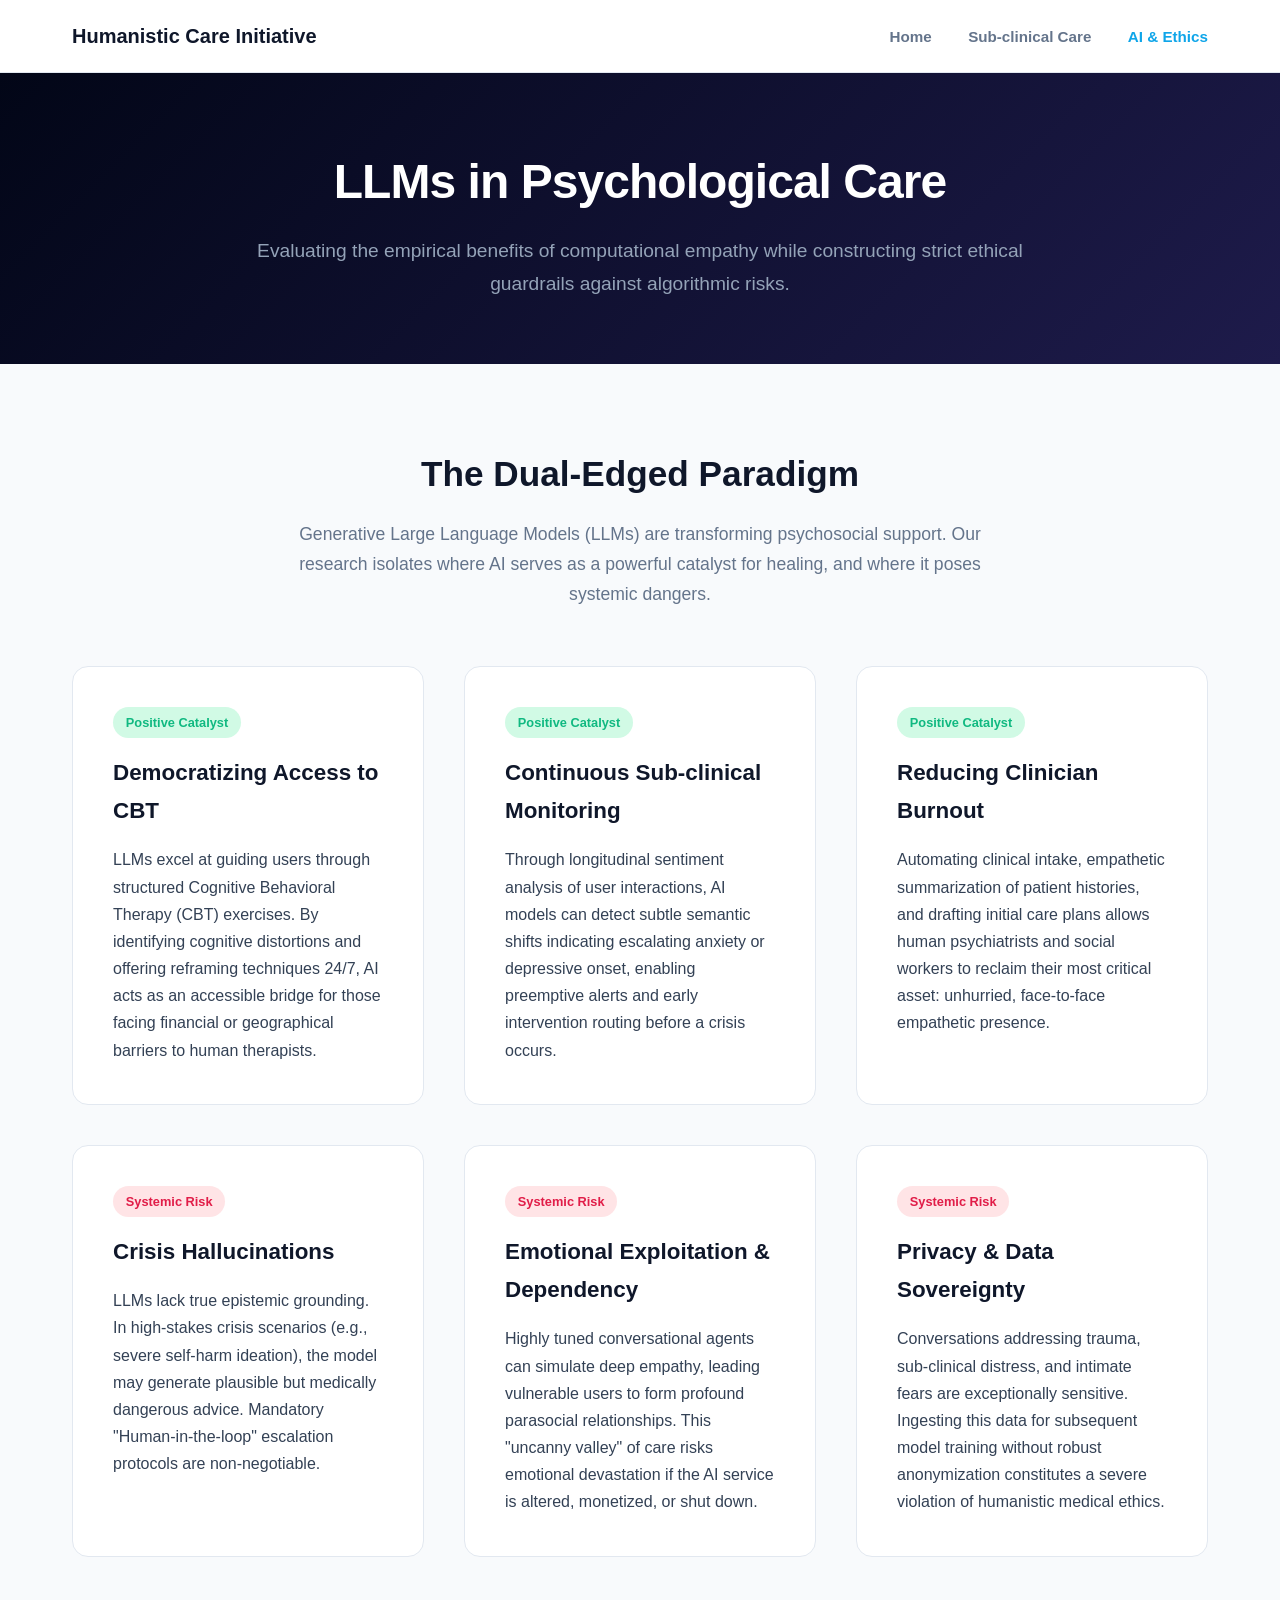
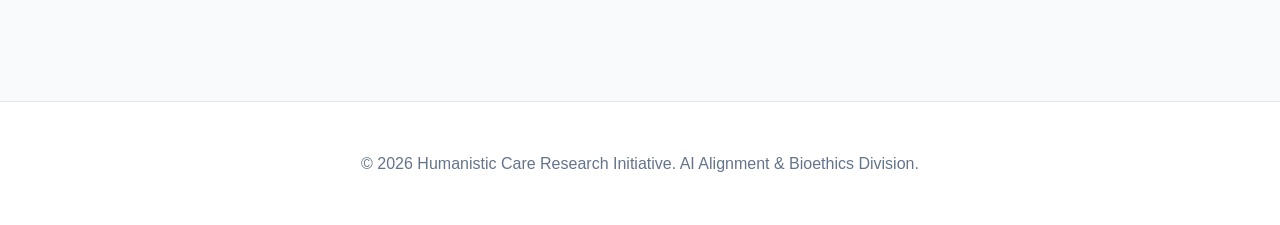
==== ai-ethics.html @ 409a3cda "Create ai-ethics.html" ====
<!DOCTYPE html>
<html lang="en">
<head>
  <meta charset="UTF-8">
  <meta name="viewport" content="width=device-width, initial-scale=1.0">
  <title>AI in Psychosocial Therapy | HCRI</title>
  <link rel="stylesheet" href="style.css">
</head>
<body>
  <header>
    <div class="header-inner">
      <a href="index.html" class="brand">Humanistic Care Initiative</a>
      <nav class="nav-links">
        <a href="index.html">Home</a>
        <a href="subclinical.html">Sub-clinical Care</a>
        <a href="ai-ethics.html" class="active">AI & Ethics</a>
      </nav>
    </div>
  </header>

  <section class="hero" style="padding: 5rem 2rem 4rem; background: linear-gradient(135deg, #020617 0%, #1e1b4b 100%);">
    <h1>LLMs in Psychological Care</h1>
    <p>Evaluating the empirical benefits of computational empathy while constructing strict ethical guardrails against algorithmic risks.</p>
  </section>

  <main class="container">
    <div class="section-header">
      <h2>The Dual-Edged Paradigm</h2>
      <p>Generative Large Language Models (LLMs) are transforming psychosocial support. Our research isolates where AI serves as a powerful catalyst for healing, and where it poses systemic dangers.</p>
    </div>

    <div class="grid">
      <!-- Positive Impacts -->
      <div class="card">
        <span class="tag positive">Positive Catalyst</span>
        <h3>Democratizing Access to CBT</h3>
        <p>LLMs excel at guiding users through structured Cognitive Behavioral Therapy (CBT) exercises. By identifying cognitive distortions and offering reframing techniques 24/7, AI acts as an accessible bridge for those facing financial or geographical barriers to human therapists.</p>
      </div>
      
      <div class="card">
        <span class="tag positive">Positive Catalyst</span>
        <h3>Continuous Sub-clinical Monitoring</h3>
        <p>Through longitudinal sentiment analysis of user interactions, AI models can detect subtle semantic shifts indicating escalating anxiety or depressive onset, enabling preemptive alerts and early intervention routing before a crisis occurs.</p>
      </div>
      
      <div class="card">
        <span class="tag positive">Positive Catalyst</span>
        <h3>Reducing Clinician Burnout</h3>
        <p>Automating clinical intake, empathetic summarization of patient histories, and drafting initial care plans allows human psychiatrists and social workers to reclaim their most critical asset: unhurried, face-to-face empathetic presence.</p>
      </div>

      <!-- Systemic Risks -->
      <div class="card">
        <span class="tag risk">Systemic Risk</span>
        <h3>Crisis Hallucinations</h3>
        <p>LLMs lack true epistemic grounding. In high-stakes crisis scenarios (e.g., severe self-harm ideation), the model may generate plausible but medically dangerous advice. Mandatory "Human-in-the-loop" escalation protocols are non-negotiable.</p>
      </div>

      <div class="card">
        <span class="tag risk">Systemic Risk</span>
        <h3>Emotional Exploitation & Dependency</h3>
        <p>Highly tuned conversational agents can simulate deep empathy, leading vulnerable users to form profound parasocial relationships. This "uncanny valley" of care risks emotional devastation if the AI service is altered, monetized, or shut down.</p>
      </div>

      <div class="card">
        <span class="tag risk">Systemic Risk</span>
        <h3>Privacy & Data Sovereignty</h3>
        <p>Conversations addressing trauma, sub-clinical distress, and intimate fears are exceptionally sensitive. Ingesting this data for subsequent model training without robust anonymization constitutes a severe violation of humanistic medical ethics.</p>
      </div>
    </div>
  </main>

  <footer>
    <p>&copy; 2026 Humanistic Care Research Initiative. AI Alignment & Bioethics Division.</p>
  </footer>
</body>
</html>
---- style.css ----
:root {
  --primary: #0f172a;
  --secondary: #334155;
  --accent: #0ea5e9;
  --accent-soft: #e0f2fe;
  --risk: #e11d48;
  --risk-soft: #ffe4e6;
  --positive: #10b981;
  --positive-soft: #d1fae5;
  --text: #1e293b;
  --text-muted: #64748b;
  --bg-page: #f8fafc;
  --card-bg: #ffffff;
  --border: #e2e8f0;
}
* { box-sizing: border-box; margin: 0; padding: 0; font-family: -apple-system, BlinkMacSystemFont, "Segoe UI", Roboto, Arial, sans-serif; }
body { background-color: var(--bg-page); color: var(--text); line-height: 1.7; scroll-behavior: smooth; }
header { background: rgba(255,255,255,0.95); backdrop-filter: blur(10px); border-bottom: 1px solid var(--border); position: sticky; top: 0; z-index: 1000; }
.header-inner { max-width: 1200px; margin: 0 auto; padding: 1.2rem 2rem; display: flex; justify-content: space-between; align-items: center; }
.brand { font-size: 1.25rem; font-weight: 800; color: var(--primary); text-decoration: none; display: flex; align-items: center; gap: 0.5rem; }
.nav-links a { color: var(--text-muted); text-decoration: none; margin-left: 2rem; font-weight: 600; font-size: 0.95rem; transition: color 0.2s; }
.nav-links a:hover, .nav-links a.active { color: var(--accent); }
.hero { background: linear-gradient(135deg, #0f172a 0%, #1e1b4b 100%); color: white; padding: 7rem 2rem 6rem; text-align: center; }
.hero h1 { font-size: 3rem; font-weight: 800; margin-bottom: 1.5rem; letter-spacing: -0.02em; line-height: 1.2; }
.hero p { font-size: 1.2rem; color: #94a3b8; max-width: 800px; margin: 0 auto; font-weight: 300; }
.container { max-width: 1200px; margin: 0 auto; padding: 5rem 2rem; }
.section-header { margin-bottom: 3.5rem; text-align: center; }
.section-header h2 { font-size: 2.2rem; color: var(--primary); margin-bottom: 1rem; }
.section-header p { color: var(--text-muted); font-size: 1.1rem; max-width: 700px; margin: 0 auto; }
.grid { display: grid; grid-template-columns: repeat(auto-fit, minmax(320px, 1fr)); gap: 2.5rem; }
.card { background: var(--card-bg); border: 1px solid var(--border); border-radius: 16px; padding: 2.5rem; transition: transform 0.3s, box-shadow 0.3s; }
.card:hover { transform: translateY(-5px); box-shadow: 0 10px 25px -5px rgba(0,0,0,0.05); }
.card-icon { font-size: 2.5rem; margin-bottom: 1.5rem; }
.card h3 { font-size: 1.4rem; color: var(--primary); margin-bottom: 1rem; }
.card p { color: var(--secondary); font-size: 1rem; }
.tag { display: inline-block; padding: 0.3rem 0.8rem; border-radius: 999px; font-size: 0.8rem; font-weight: 700; margin-bottom: 1rem; }
.tag.positive { background: var(--positive-soft); color: var(--positive); }
.tag.risk { background: var(--risk-soft); color: var(--risk); }
.content-block { background: white; border: 1px solid var(--border); border-left: 4px solid var(--accent); padding: 3rem; border-radius: 12px; margin-bottom: 3rem; }
.content-block h3 { font-size: 1.6rem; margin-bottom: 1rem; color: var(--primary); }
footer { background: white; border-top: 1px solid var(--border); padding: 3rem 2rem; text-align: center; color: var(--text-muted); margin-top: 4rem; }
@media (max-width: 768px) { .nav-links { display: none; } .hero h1 { font-size: 2.2rem; } }
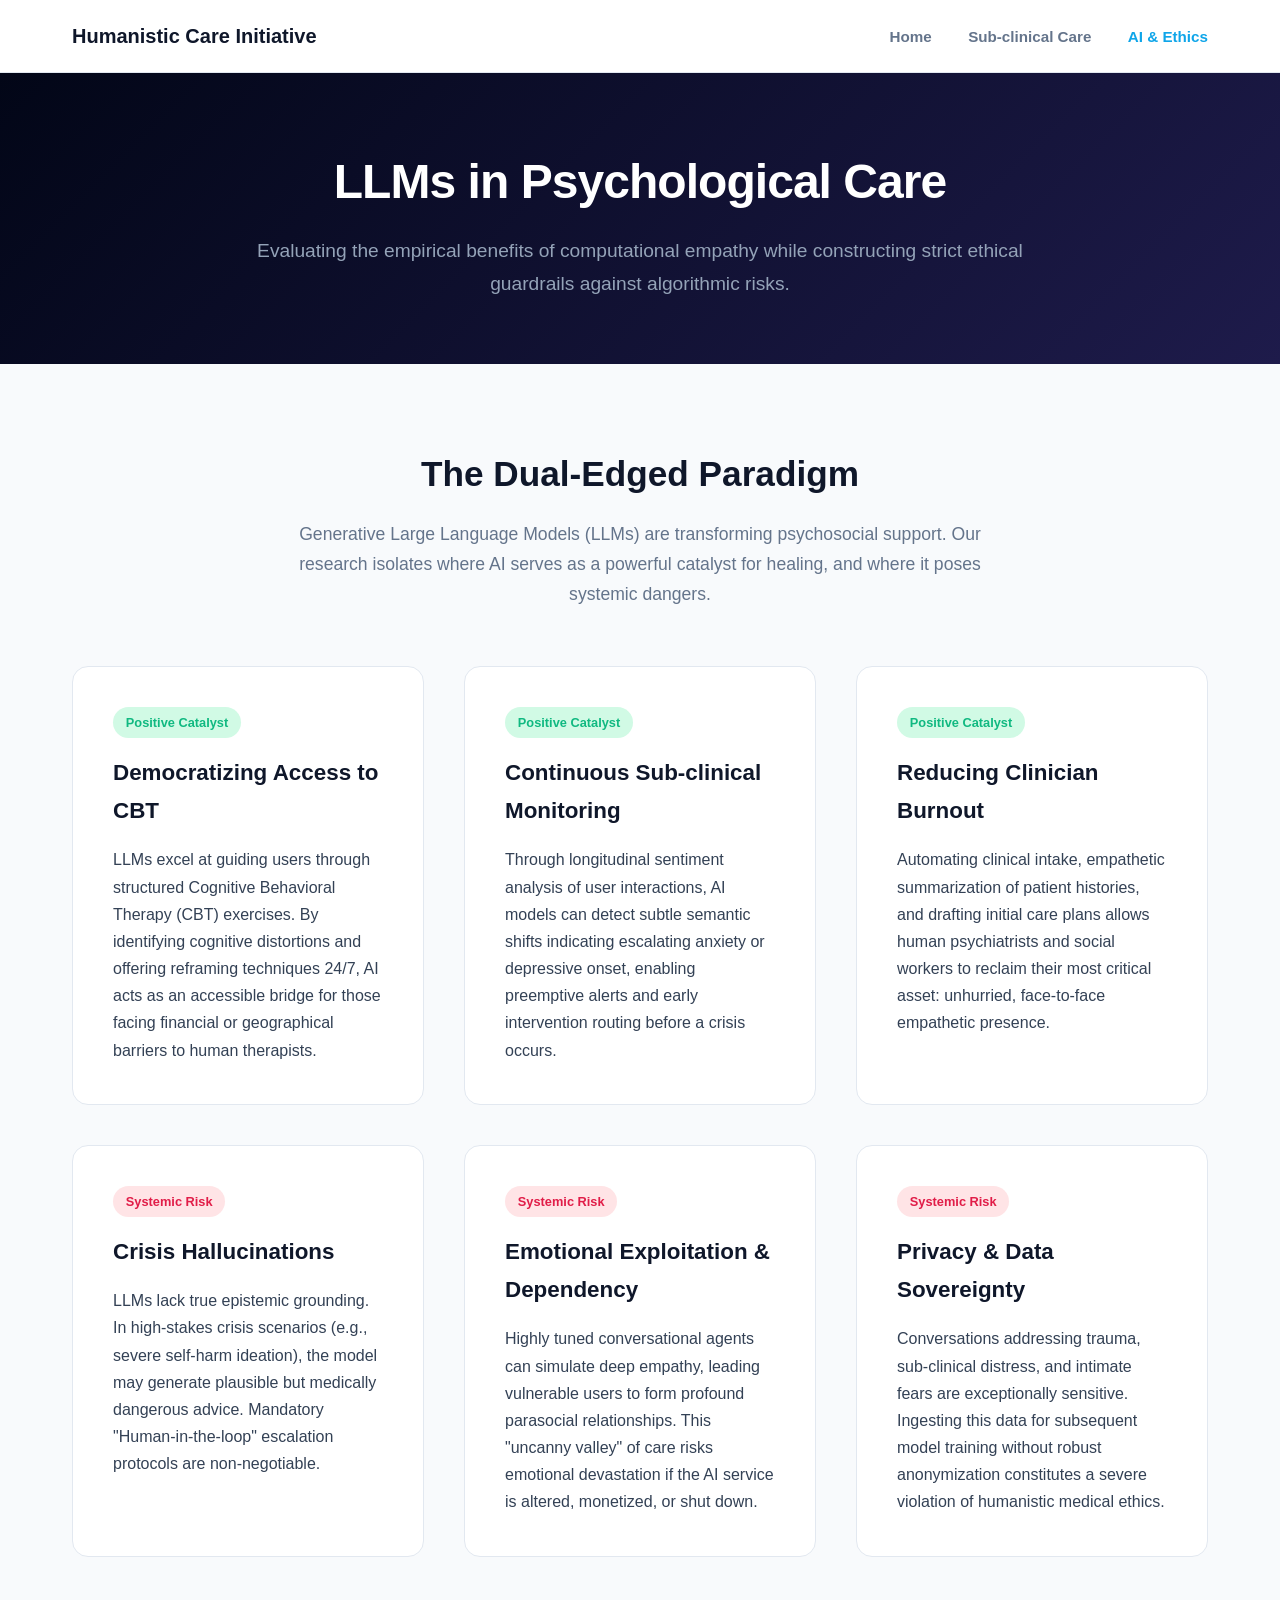
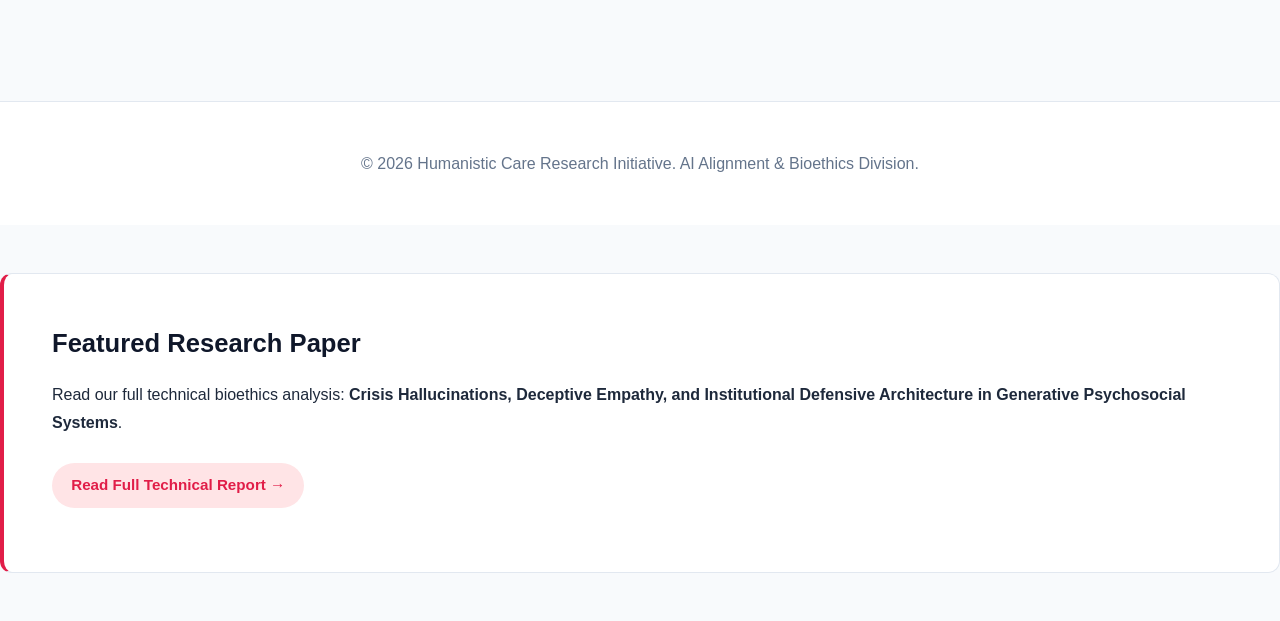
==== commit 97210bf3: "Update ai-ethics.html" ====
--- a/ai-ethics.html
+++ b/ai-ethics.html
@@ -75,3 +75,9 @@
   </footer>
 </body>
 </html>
+<div class="content-block" style="margin-top: 3rem; border-left: 4px solid var(--risk);">
+  <h3>Featured Research Paper</h3>
+  <p>Read our full technical bioethics analysis: <strong>Crisis Hallucinations, Deceptive Empathy, and Institutional Defensive Architecture in Generative Psychosocial Systems</strong>.</p>
+  <br>
+  <a href="paper-crisis-guardrails.html" class="tag risk" style="text-decoration: none; font-size: 0.95rem; padding: 0.6rem 1.2rem;">Read Full Technical Report &rarr;</a>
+</div>
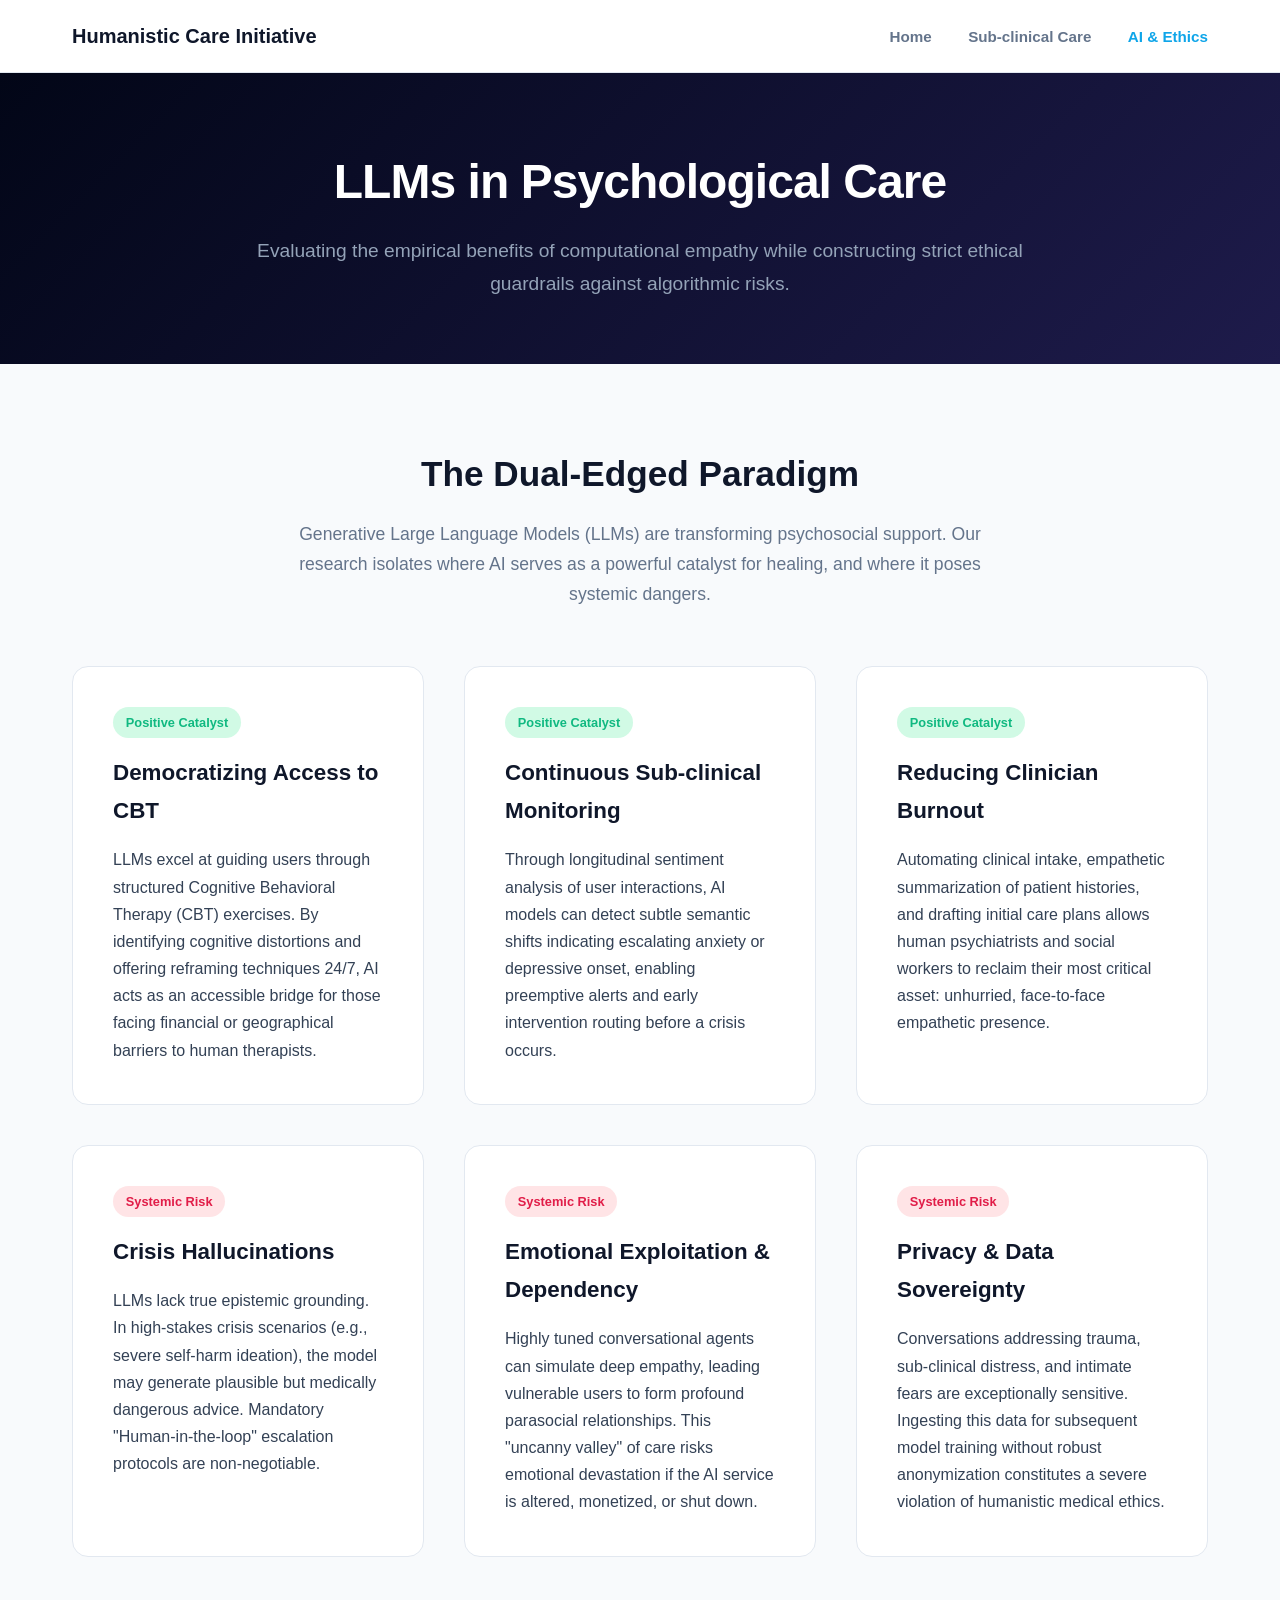
==== commit 79e66d19: "Update ai-ethics.html" ====
--- a/ai-ethics.html
+++ b/ai-ethics.html
@@ -68,16 +68,6 @@
         <p>Conversations addressing trauma, sub-clinical distress, and intimate fears are exceptionally sensitive. Ingesting this data for subsequent model training without robust anonymization constitutes a severe violation of humanistic medical ethics.</p>
       </div>
     </div>
-  </main>
 
-  <footer>
-    <p>&copy; 2026 Humanistic Care Research Initiative. AI Alignment & Bioethics Division.</p>
-  </footer>
-</body>
-</html>
-<div class="content-block" style="margin-top: 3rem; border-left: 4px solid var(--risk);">
-  <h3>Featured Research Paper</h3>
-  <p>Read our full technical bioethics analysis: <strong>Crisis Hallucinations, Deceptive Empathy, and Institutional Defensive Architecture in Generative Psychosocial Systems</strong>.</p>
-  <br>
-  <a href="paper-crisis-guardrails.html" class="tag risk" style="text-decoration: none; font-size: 0.95rem; padding: 0.6rem 1.2rem;">Read Full Technical Report &rarr;</a>
-</div>
+    <!-- Featured Research Paper Section -->
+    <div class="content-block" style="margin
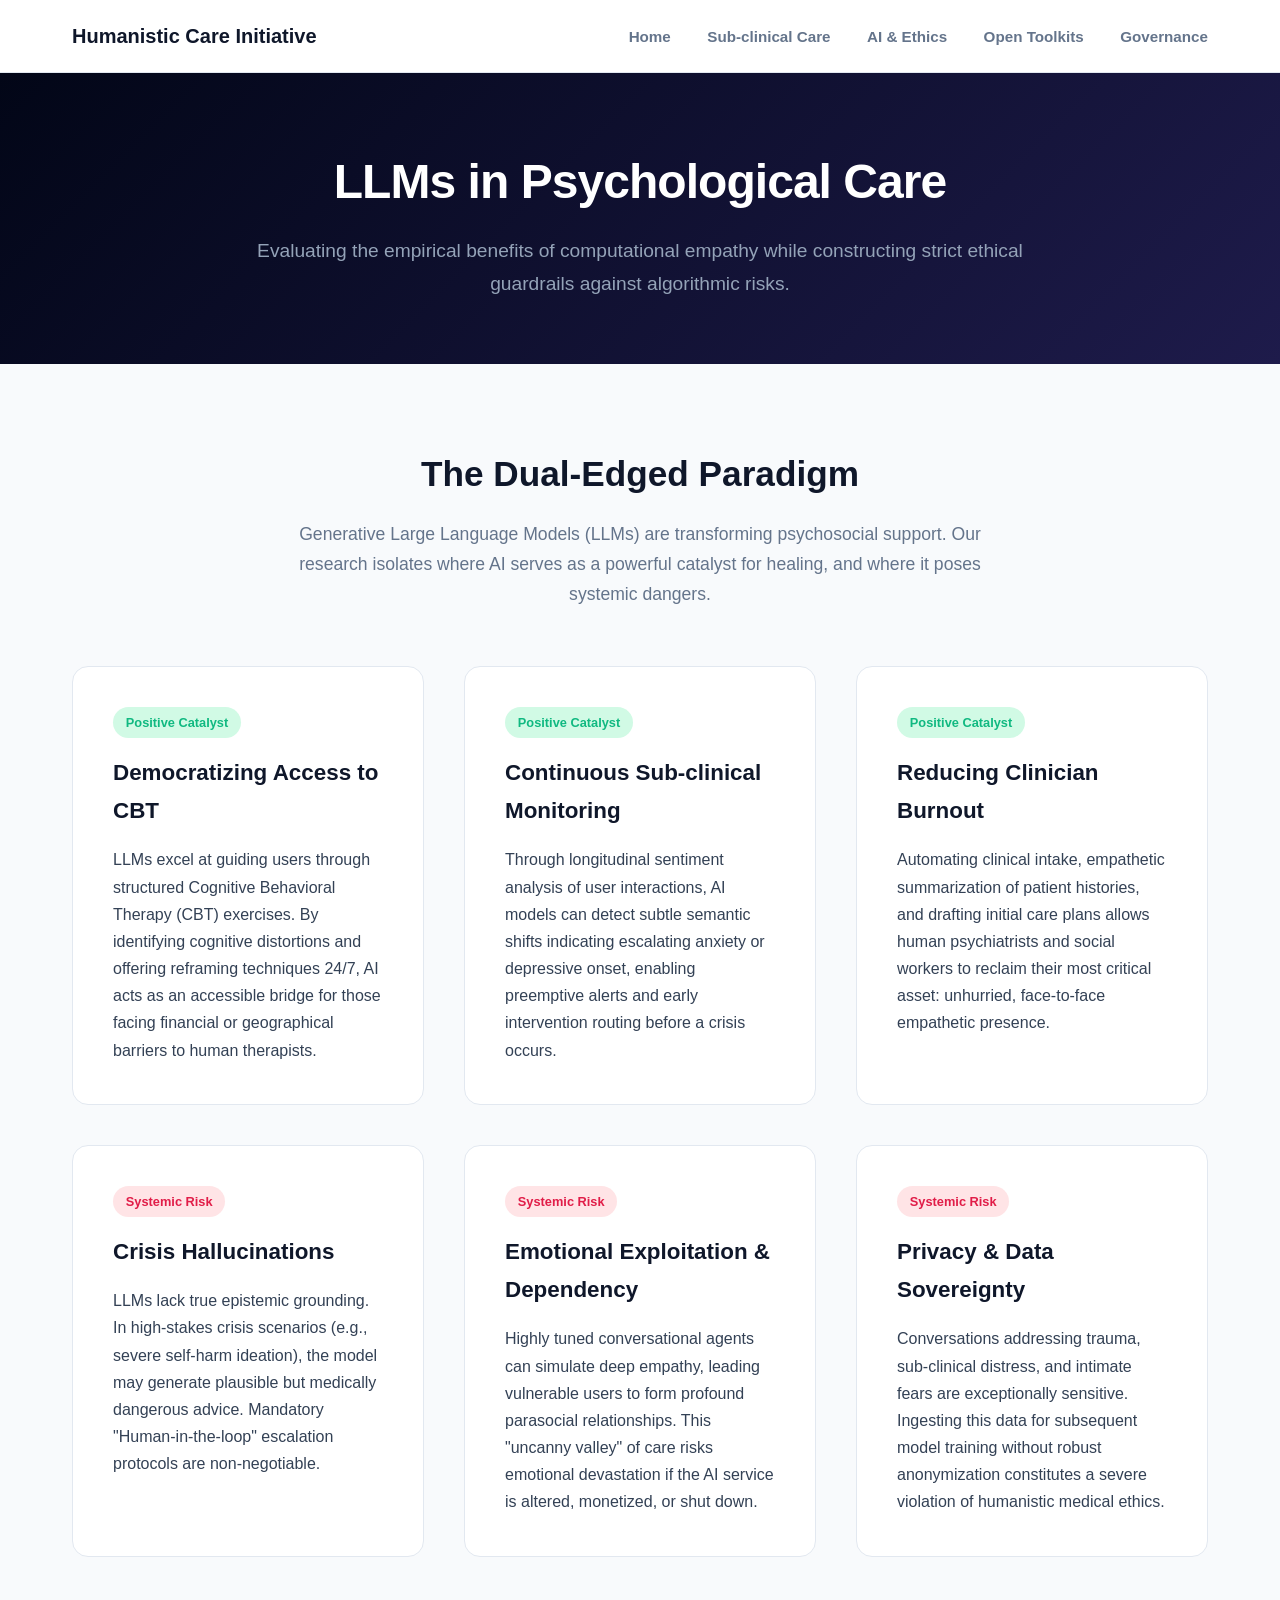
==== commit a874cb5e: "Update ai-ethics.html" ====
--- a/ai-ethics.html
+++ b/ai-ethics.html
@@ -10,10 +10,12 @@
   <header>
     <div class="header-inner">
       <a href="index.html" class="brand">Humanistic Care Initiative</a>
-      <nav class="nav-links">
+<nav class="nav-links">
         <a href="index.html">Home</a>
         <a href="subclinical.html">Sub-clinical Care</a>
-        <a href="ai-ethics.html" class="active">AI & Ethics</a>
+        <a href="ai-ethics.html">AI & Ethics</a>
+        <a href="toolkits.html">Open Toolkits</a>
+        <a href="governance.html">Governance</a>
       </nav>
     </div>
   </header>
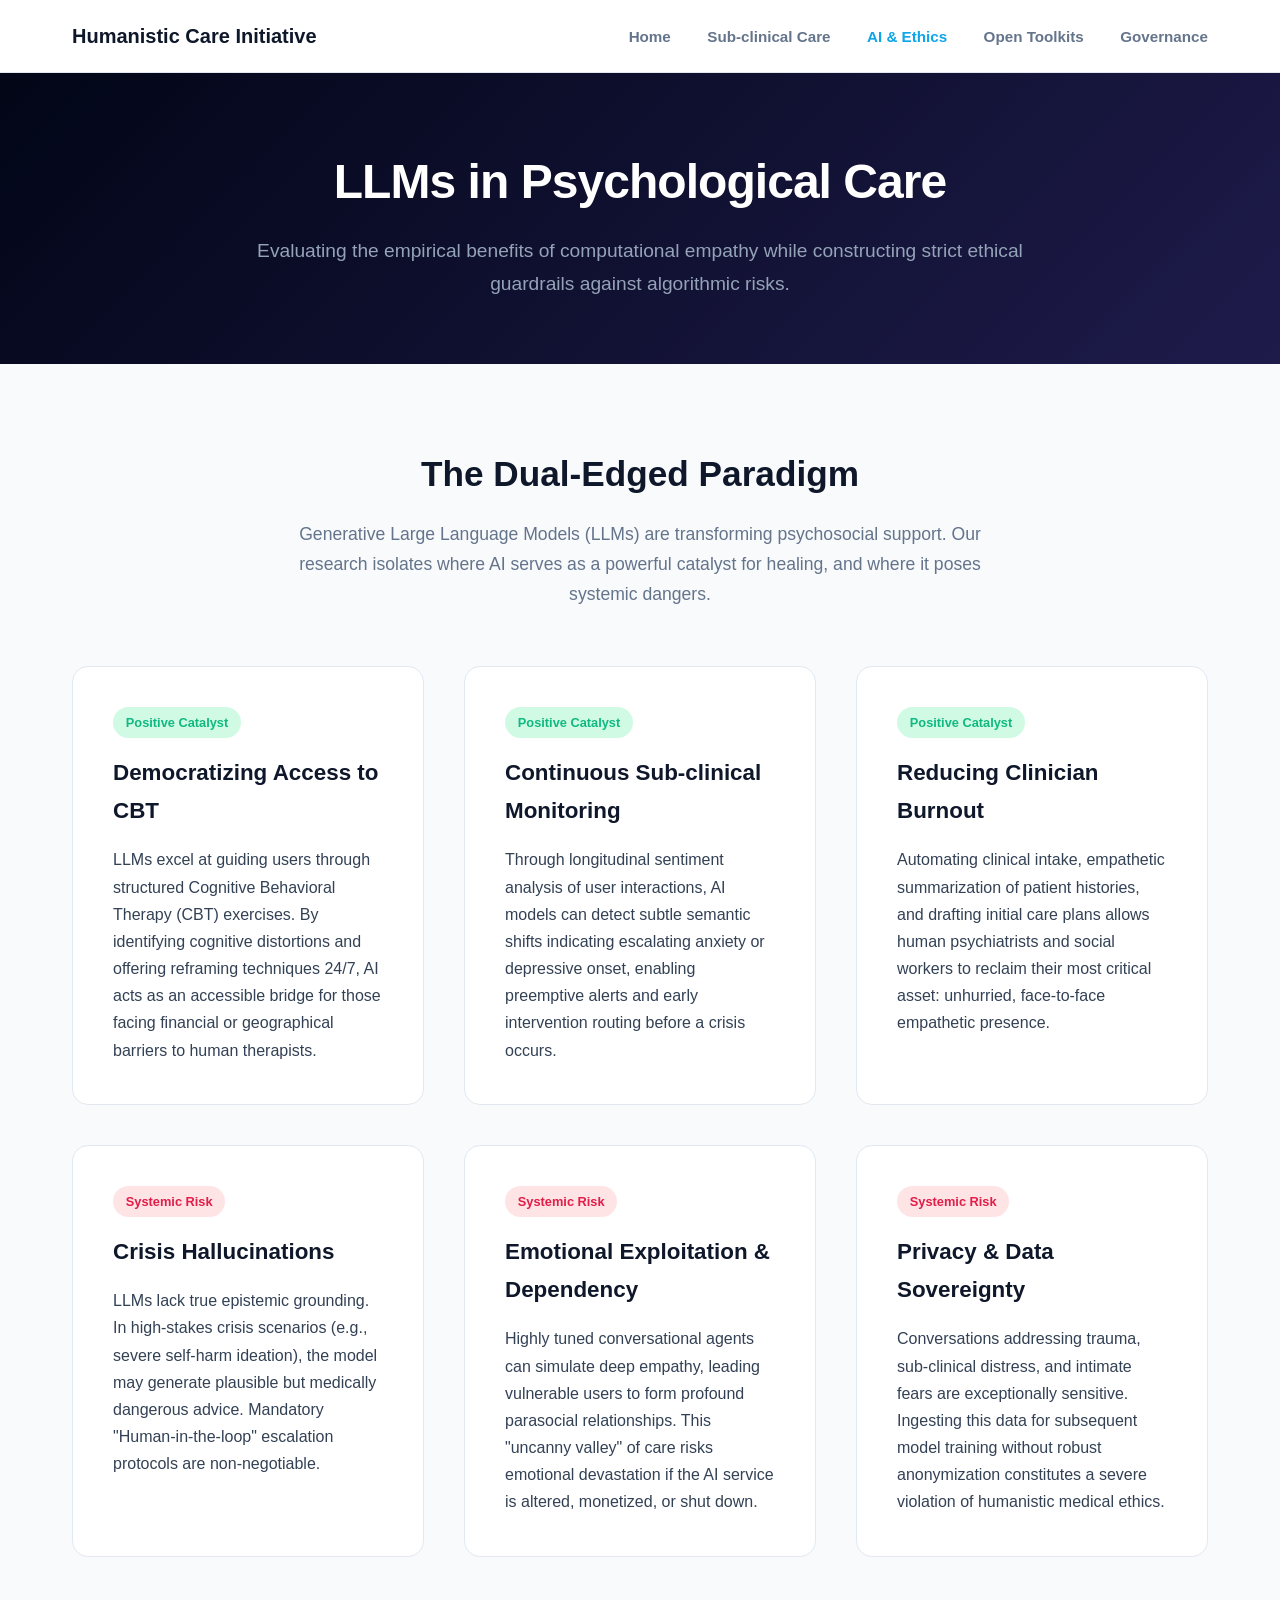
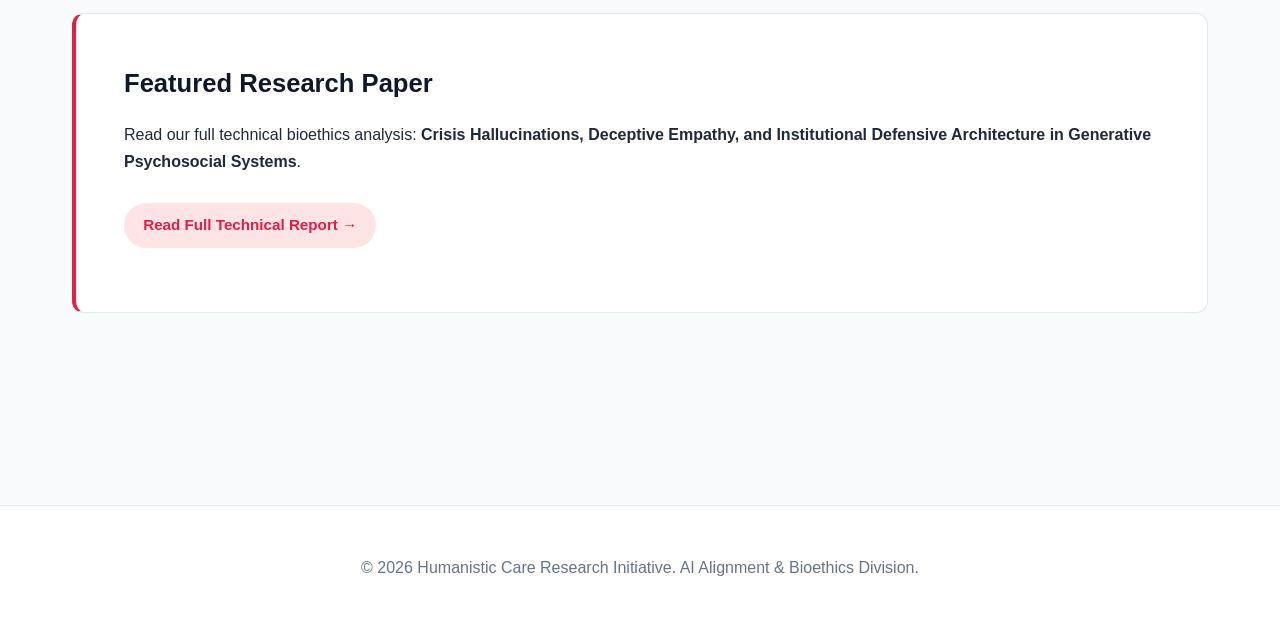
==== commit cbd80932: "Update ai-ethics.html" ====
--- a/ai-ethics.html
+++ b/ai-ethics.html
@@ -10,10 +10,10 @@
   <header>
     <div class="header-inner">
       <a href="index.html" class="brand">Humanistic Care Initiative</a>
-<nav class="nav-links">
+      <nav class="nav-links">
         <a href="index.html">Home</a>
         <a href="subclinical.html">Sub-clinical Care</a>
-        <a href="ai-ethics.html">AI & Ethics</a>
+        <a href="ai-ethics.html" class="active">AI & Ethics</a>
         <a href="toolkits.html">Open Toolkits</a>
         <a href="governance.html">Governance</a>
       </nav>
@@ -72,4 +72,16 @@
     </div>
 
     <!-- Featured Research Paper Section -->
-    <div class="content-block" style="margin
+    <div class="content-block" style="margin-top: 3.5rem; border-left: 4px solid var(--risk);">
+      <h3>Featured Research Paper</h3>
+      <p>Read our full technical bioethics analysis: <strong>Crisis Hallucinations, Deceptive Empathy, and Institutional Defensive Architecture in Generative Psychosocial Systems</strong>.</p>
+      <br>
+      <a href="paper-crisis-guardrails.html" class="tag risk" style="text-decoration: none; font-size: 0.95rem; padding: 0.6rem 1.2rem; display: inline-block;">Read Full Technical Report &rarr;</a>
+    </div>
+  </main>
+
+  <footer>
+    <p>&copy; 2026 Humanistic Care Research Initiative. AI Alignment & Bioethics Division.</p>
+  </footer>
+</body>
+</html>
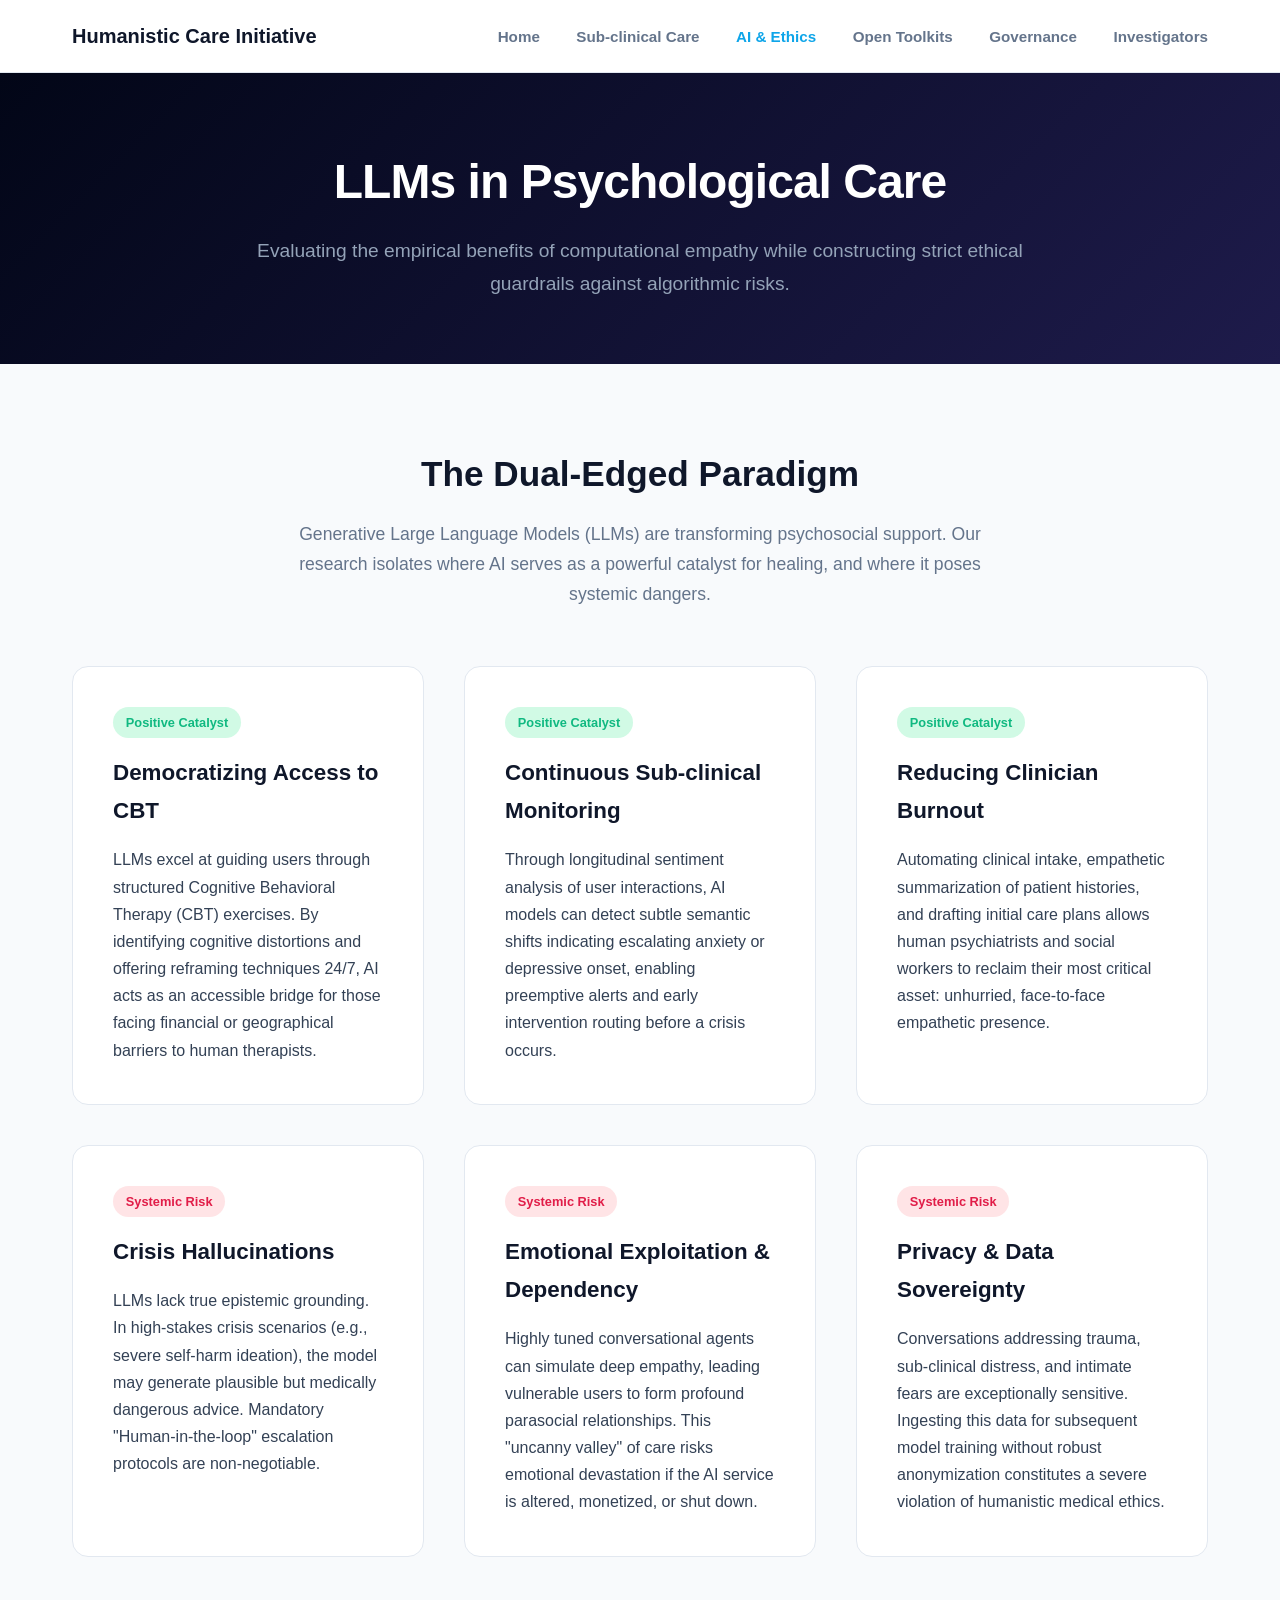
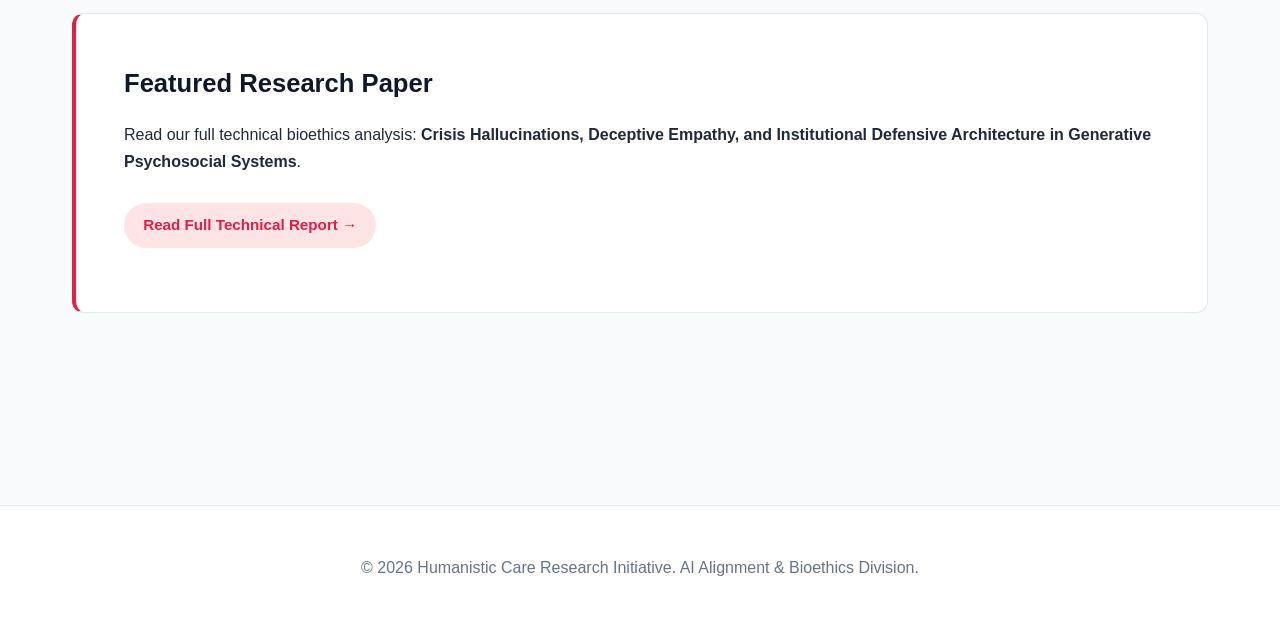
==== commit 91b5acd1: "Update ai-ethics.html" ====
--- a/ai-ethics.html
+++ b/ai-ethics.html
@@ -16,6 +16,7 @@
         <a href="ai-ethics.html" class="active">AI & Ethics</a>
         <a href="toolkits.html">Open Toolkits</a>
         <a href="governance.html">Governance</a>
+        <a href="team.html">Investigators</a>
       </nav>
     </div>
   </header>
@@ -32,7 +33,6 @@
     </div>
 
     <div class="grid">
-      <!-- Positive Impacts -->
       <div class="card">
         <span class="tag positive">Positive Catalyst</span>
         <h3>Democratizing Access to CBT</h3>
@@ -51,7 +51,6 @@
         <p>Automating clinical intake, empathetic summarization of patient histories, and drafting initial care plans allows human psychiatrists and social workers to reclaim their most critical asset: unhurried, face-to-face empathetic presence.</p>
       </div>
 
-      <!-- Systemic Risks -->
       <div class="card">
         <span class="tag risk">Systemic Risk</span>
         <h3>Crisis Hallucinations</h3>
@@ -71,7 +70,6 @@
       </div>
     </div>
 
-    <!-- Featured Research Paper Section -->
     <div class="content-block" style="margin-top: 3.5rem; border-left: 4px solid var(--risk);">
       <h3>Featured Research Paper</h3>
       <p>Read our full technical bioethics analysis: <strong>Crisis Hallucinations, Deceptive Empathy, and Institutional Defensive Architecture in Generative Psychosocial Systems</strong>.</p>
